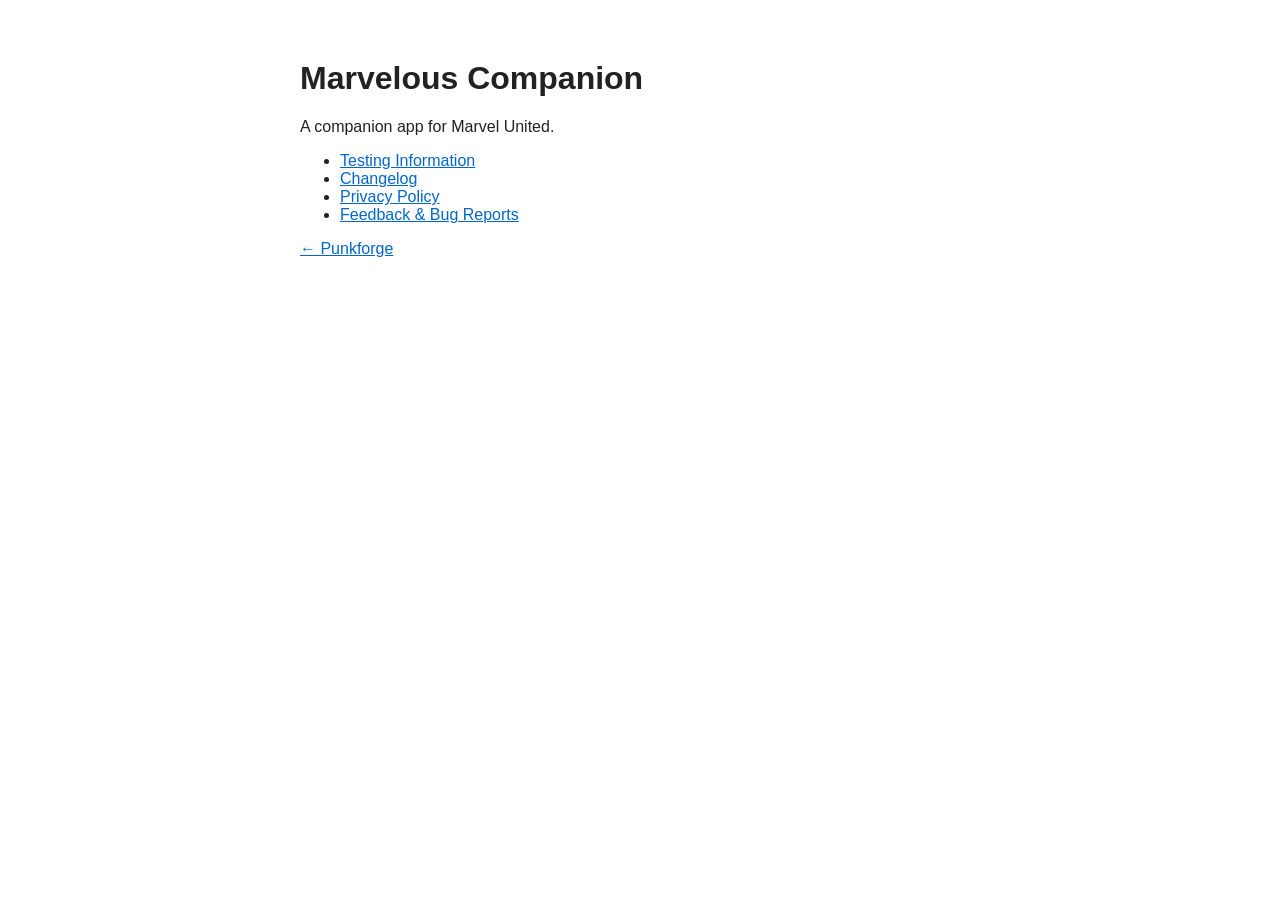
==== marvelous-companion/index.html @ 1ad3d812 "chore: add testing link to mc index" ====
<!DOCTYPE html>
<html lang="en">
<head>
  <meta charset="UTF-8">
  <meta name="viewport" content="width=device-width, initial-scale=1.0">
  <title>Marvelous Companion</title>
  <style>
    body { font-family: sans-serif; max-width: 680px; margin: 60px auto; padding: 0 20px; color: #222; }
    a { color: #0066cc; }
  </style>
</head>
<body>
  <h1>Marvelous Companion</h1>
  <p>A companion app for Marvel United.</p>
  <ul>
    <li><a href="/marvelous-companion/testing">Testing Information</a></li>
    <li><a href="/marvelous-companion/changelog">Changelog</a></li>
    <li><a href="/marvelous-companion/privacy">Privacy Policy</a></li>
    <li><a href="/feedback">Feedback &amp; Bug Reports</a></li>
  </ul>
  <p><a href="/">← Punkforge</a></p>
</body>
</html>
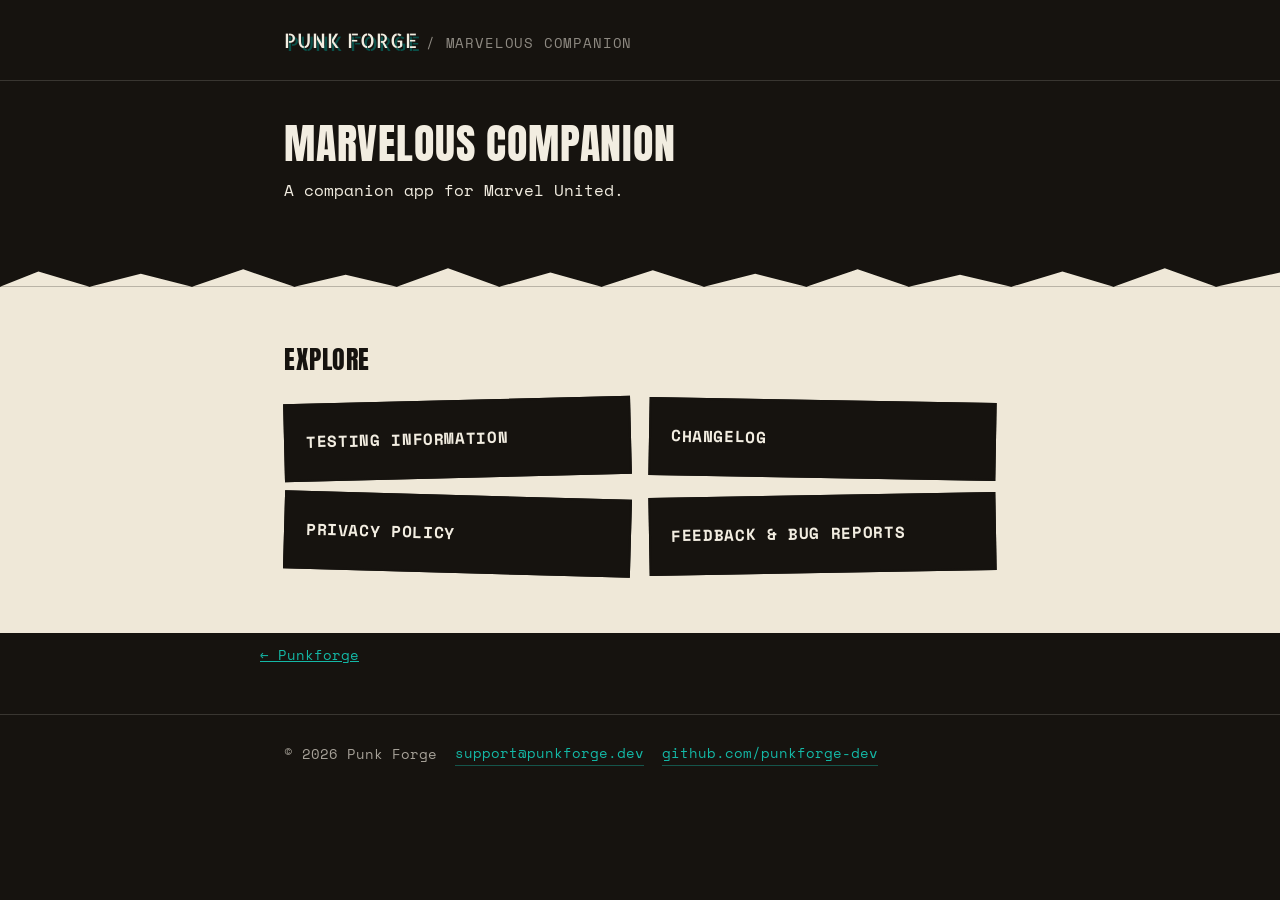
==== commit 8cb6a43f: "extend punk-zine design system site-wide Pull index.html's design tokens/components into assets/styl" ====
--- a/marvelous-companion/index.html
+++ b/marvelous-companion/index.html
@@ -1,23 +1,63 @@
 <!DOCTYPE html>
 <html lang="en">
 <head>
-  <meta charset="UTF-8">
-  <meta name="viewport" content="width=device-width, initial-scale=1.0">
-  <title>Marvelous Companion</title>
-  <style>
-    body { font-family: sans-serif; max-width: 680px; margin: 60px auto; padding: 0 20px; color: #222; }
-    a { color: #0066cc; }
-  </style>
+<meta charset="UTF-8">
+<meta name="viewport" content="width=device-width, initial-scale=1.0">
+<title>Marvelous Companion</title>
+<link rel="preconnect" href="https://fonts.googleapis.com">
+<link rel="preconnect" href="https://fonts.gstatic.com" crossorigin>
+<link href="https://fonts.googleapis.com/css2?family=Allerta+Stencil&family=Anton&family=Space+Mono:wght@400;700&display=swap" rel="stylesheet">
+<link rel="stylesheet" href="/assets/style.css">
+<style>
+  .hero-simple { padding: 40px 0 44px; }
+</style>
 </head>
 <body>
-  <h1>Marvelous Companion</h1>
-  <p>A companion app for Marvel United.</p>
-  <ul>
-    <li><a href="/marvelous-companion/testing">Testing Information</a></li>
-    <li><a href="/marvelous-companion/changelog">Changelog</a></li>
-    <li><a href="/marvelous-companion/privacy">Privacy Policy</a></li>
-    <li><a href="/feedback">Feedback &amp; Bug Reports</a></li>
-  </ul>
-  <p><a href="/">← Punkforge</a></p>
+
+  <div class="site-header">
+    <div class="wrap">
+      <a class="wordmark-sm" href="/">Punk Forge</a><span class="crumb">/ Marvelous Companion</span>
+    </div>
+  </div>
+
+  <section class="hero-simple">
+    <div class="wrap">
+      <h1>Marvelous Companion</h1>
+      <p class="lede">A companion app for Marvel United.</p>
+    </div>
+  </section>
+
+  <div class="torn"></div>
+
+  <section class="paper-section">
+    <div class="wrap">
+      <h2>Explore</h2>
+      <div class="cards">
+        <a class="card" href="/marvelous-companion/testing">
+          <h3>Testing Information</h3>
+        </a>
+        <a class="card" href="/marvelous-companion/changelog">
+          <h3>Changelog</h3>
+        </a>
+        <a class="card" href="/marvelous-companion/privacy">
+          <h3>Privacy Policy</h3>
+        </a>
+        <a class="card" href="/feedback">
+          <h3>Feedback &amp; Bug Reports</h3>
+        </a>
+      </div>
+    </div>
+  </section>
+
+  <p class="back-links wrap"><a href="/">← Punkforge</a></p>
+
+  <footer>
+    <div class="wrap row">
+      <span>&copy; 2026 Punk Forge</span>
+      <a href="mailto:support@punkforge.dev">support@punkforge.dev</a>
+      <a href="https://github.com/punkforge-dev">github.com/punkforge-dev</a>
+    </div>
+  </footer>
+
 </body>
 </html>
--- a/assets/style.css
+++ b/assets/style.css
@@ -0,0 +1,268 @@
+/* Punk Forge shared design system — tokens, fonts, base + reusable components. */
+
+:root {
+  --ink-black: #16130f;
+  --paper: #efe8d8;
+  --paper-dark: #e2d9c4;
+  --teal: #14b8a6;
+  --teal-dark: #0a4f48;
+  --orange: #d97b4a;
+  --cream-text: #f2ede1;
+  --line: rgba(242, 237, 225, 0.16);
+}
+
+* { box-sizing: border-box; }
+
+body {
+  margin: 0;
+  background: var(--ink-black);
+  color: var(--cream-text);
+  font-family: 'Space Mono', monospace;
+  line-height: 1.6;
+}
+
+a { color: var(--teal); }
+a:focus-visible, button:focus-visible {
+  outline: 2px solid var(--teal);
+  outline-offset: 3px;
+}
+
+h1 {
+  font-family: 'Anton', sans-serif;
+  font-weight: 400;
+  text-transform: uppercase;
+  letter-spacing: 0.02em;
+  margin: 0 0 10px;
+  font-size: clamp(1.8rem, 5vw, 2.6rem);
+  line-height: 1.1;
+}
+
+h2 {
+  font-family: 'Anton', sans-serif;
+  font-weight: 400;
+  text-transform: uppercase;
+  letter-spacing: 0.02em;
+  margin: 0 0 20px;
+  font-size: 1.6rem;
+}
+
+h3 {
+  font-family: 'Space Mono', monospace;
+  font-weight: 700;
+  text-transform: uppercase;
+  letter-spacing: 0.04em;
+  margin: 0 0 6px;
+}
+
+.wrap {
+  max-width: 760px;
+  margin: 0 auto;
+  padding: 0 24px;
+}
+
+/* ---------- Site header (subpages) ---------- */
+
+.site-header {
+  padding: 24px 0;
+  border-bottom: 1px solid var(--line);
+}
+
+.site-header .wordmark-sm {
+  font-family: 'Allerta Stencil', sans-serif;
+  text-transform: uppercase;
+  letter-spacing: 0.05em;
+  font-size: 1.25rem;
+  color: var(--cream-text);
+  text-decoration: none;
+  text-shadow: 3px 3px 0 var(--teal-dark);
+}
+.site-header .wordmark-sm:focus-visible { outline-color: var(--teal); }
+
+.site-header .crumb {
+  font-size: 0.85rem;
+  color: rgba(242, 237, 225, 0.55);
+  margin-left: 8px;
+  text-transform: uppercase;
+  letter-spacing: 0.06em;
+}
+
+/* ---------- Tagline / lede (shared with hero) ---------- */
+
+.tagline {
+  font-family: 'Anton', sans-serif;
+  font-weight: 400;
+  font-size: 1.15rem;
+  text-transform: uppercase;
+  letter-spacing: 0.08em;
+  color: var(--orange);
+  margin: 0 0 26px;
+}
+
+.lede {
+  max-width: 60ch;
+  font-size: 1.02rem;
+  color: var(--cream-text);
+  margin: 0 0 18px;
+}
+
+.lede strong { color: var(--teal); }
+
+/* ---------- Sticky-note callout ---------- */
+
+.sticky-note {
+  display: inline-block;
+  background: var(--orange);
+  color: var(--ink-black);
+  font-weight: 700;
+  font-size: 0.92rem;
+  padding: 14px 18px 12px;
+  margin-top: 10px;
+  transform: rotate(1.6deg);
+  box-shadow: 3px 4px 0 rgba(0, 0, 0, 0.3);
+  max-width: 46ch;
+}
+.sticky-note a { color: var(--ink-black); text-decoration: underline; }
+
+/* ---------- Torn-paper divider ---------- */
+
+.torn {
+  height: 22px;
+  background: var(--paper);
+  clip-path: polygon(
+    0% 100%, 3% 30%, 7% 100%, 11% 40%, 15% 100%, 19% 20%, 23% 100%,
+    27% 45%, 31% 100%, 35% 15%, 39% 100%, 43% 35%, 47% 100%, 51% 25%,
+    55% 100%, 59% 40%, 63% 100%, 67% 20%, 71% 100%, 75% 45%, 79% 100%,
+    83% 30%, 87% 100%, 91% 15%, 95% 100%, 100% 35%, 100% 100%, 0% 100%
+  );
+}
+
+/* ---------- Paper content section ---------- */
+
+.paper-section {
+  background: var(--paper);
+  color: var(--ink-black);
+  padding: 52px 0 60px;
+}
+
+/* ---------- Rotated taped cards ---------- */
+
+.cards {
+  display: grid;
+  grid-template-columns: repeat(2, 1fr);
+  gap: 18px;
+}
+@media (max-width: 540px) {
+  .cards { grid-template-columns: 1fr; }
+}
+
+.card {
+  background: var(--ink-black);
+  color: var(--cream-text);
+  padding: 18px 20px;
+  border: 2px solid var(--ink-black);
+  display: block;
+  text-decoration: none;
+}
+.card:nth-child(1) { transform: rotate(-1.4deg); }
+.card:nth-child(2) { transform: rotate(1deg); }
+.card:nth-child(3) { transform: rotate(1.6deg); }
+.card:nth-child(4) { transform: rotate(-1deg); }
+
+.card .mark { color: var(--teal); font-weight: 700; }
+.card h3 {
+  font-family: 'Space Mono', monospace;
+  font-size: 1rem;
+  color: var(--cream-text);
+  margin: 6px 0 6px;
+}
+.card p { margin: 0; font-size: 0.92rem; color: rgba(242, 237, 225, 0.8); }
+
+/* ---------- App card (tape-strip panel) ---------- */
+
+.app-card {
+  background: var(--paper);
+  color: var(--ink-black);
+  padding: 24px 26px;
+  position: relative;
+  transform: rotate(-0.8deg);
+  box-shadow: 4px 5px 0 rgba(0, 0, 0, 0.4);
+}
+
+.app-card::before {
+  content: "";
+  position: absolute;
+  top: -10px;
+  left: 32px;
+  width: 60px;
+  height: 20px;
+  background: rgba(255, 255, 255, 0.55);
+  transform: rotate(-4deg);
+  box-shadow: 0 2px 5px rgba(0, 0, 0, 0.3);
+}
+
+.app-card h3 {
+  font-family: 'Anton', sans-serif;
+  font-weight: 400;
+  font-size: 1.5rem;
+  color: var(--ink-black);
+  margin: 6px 0 6px;
+}
+
+.app-card p { margin: 0 0 14px; font-size: 0.95rem; }
+
+.app-links {
+  display: flex;
+  flex-wrap: wrap;
+  gap: 6px 16px;
+  font-size: 0.85rem;
+  font-weight: 700;
+  text-transform: uppercase;
+  letter-spacing: 0.04em;
+}
+.app-links a { color: var(--teal-dark); text-decoration: none; border-bottom: 2px solid var(--teal-dark); }
+.app-links a:hover { color: var(--ink-black); border-bottom-color: var(--ink-black); }
+.app-links a:focus-visible { outline-color: var(--ink-black); }
+
+/* ---------- Readable content (prose) pages ---------- */
+
+.page-head { padding: 44px 0 8px; }
+.page-head .tagline { margin: 0 0 4px; }
+
+.prose {
+  max-width: 65ch;
+  padding: 8px 0 40px;
+}
+.prose p { margin: 0 0 16px; }
+.prose ul { margin: 6px 0 16px; padding-left: 22px; }
+.prose li { margin-bottom: 6px; }
+.prose h3 { margin-top: 30px; color: var(--cream-text); }
+.prose .meta { color: rgba(242, 237, 225, 0.6); font-size: 0.9rem; margin: 0 0 10px; }
+.prose em { color: rgba(242, 237, 225, 0.75); }
+
+.back-links {
+  padding: 10px 0 48px;
+  font-size: 0.9rem;
+}
+.back-links a { margin-right: 4px; }
+
+/* ---------- Footer ---------- */
+
+footer {
+  background: var(--ink-black);
+  border-top: 1px solid var(--line);
+  padding: 28px 0 48px;
+  font-size: 0.85rem;
+  color: rgba(242, 237, 225, 0.65);
+}
+footer a { color: var(--teal); text-decoration: none; border-bottom: 1px solid rgba(20, 184, 166, 0.4); }
+footer a:hover { border-bottom-color: var(--teal); }
+footer .row {
+  display: flex;
+  flex-wrap: wrap;
+  gap: 8px 18px;
+  align-items: center;
+}
+
+@media (prefers-reduced-motion: reduce) {
+  * { transition: none !important; }
+}
